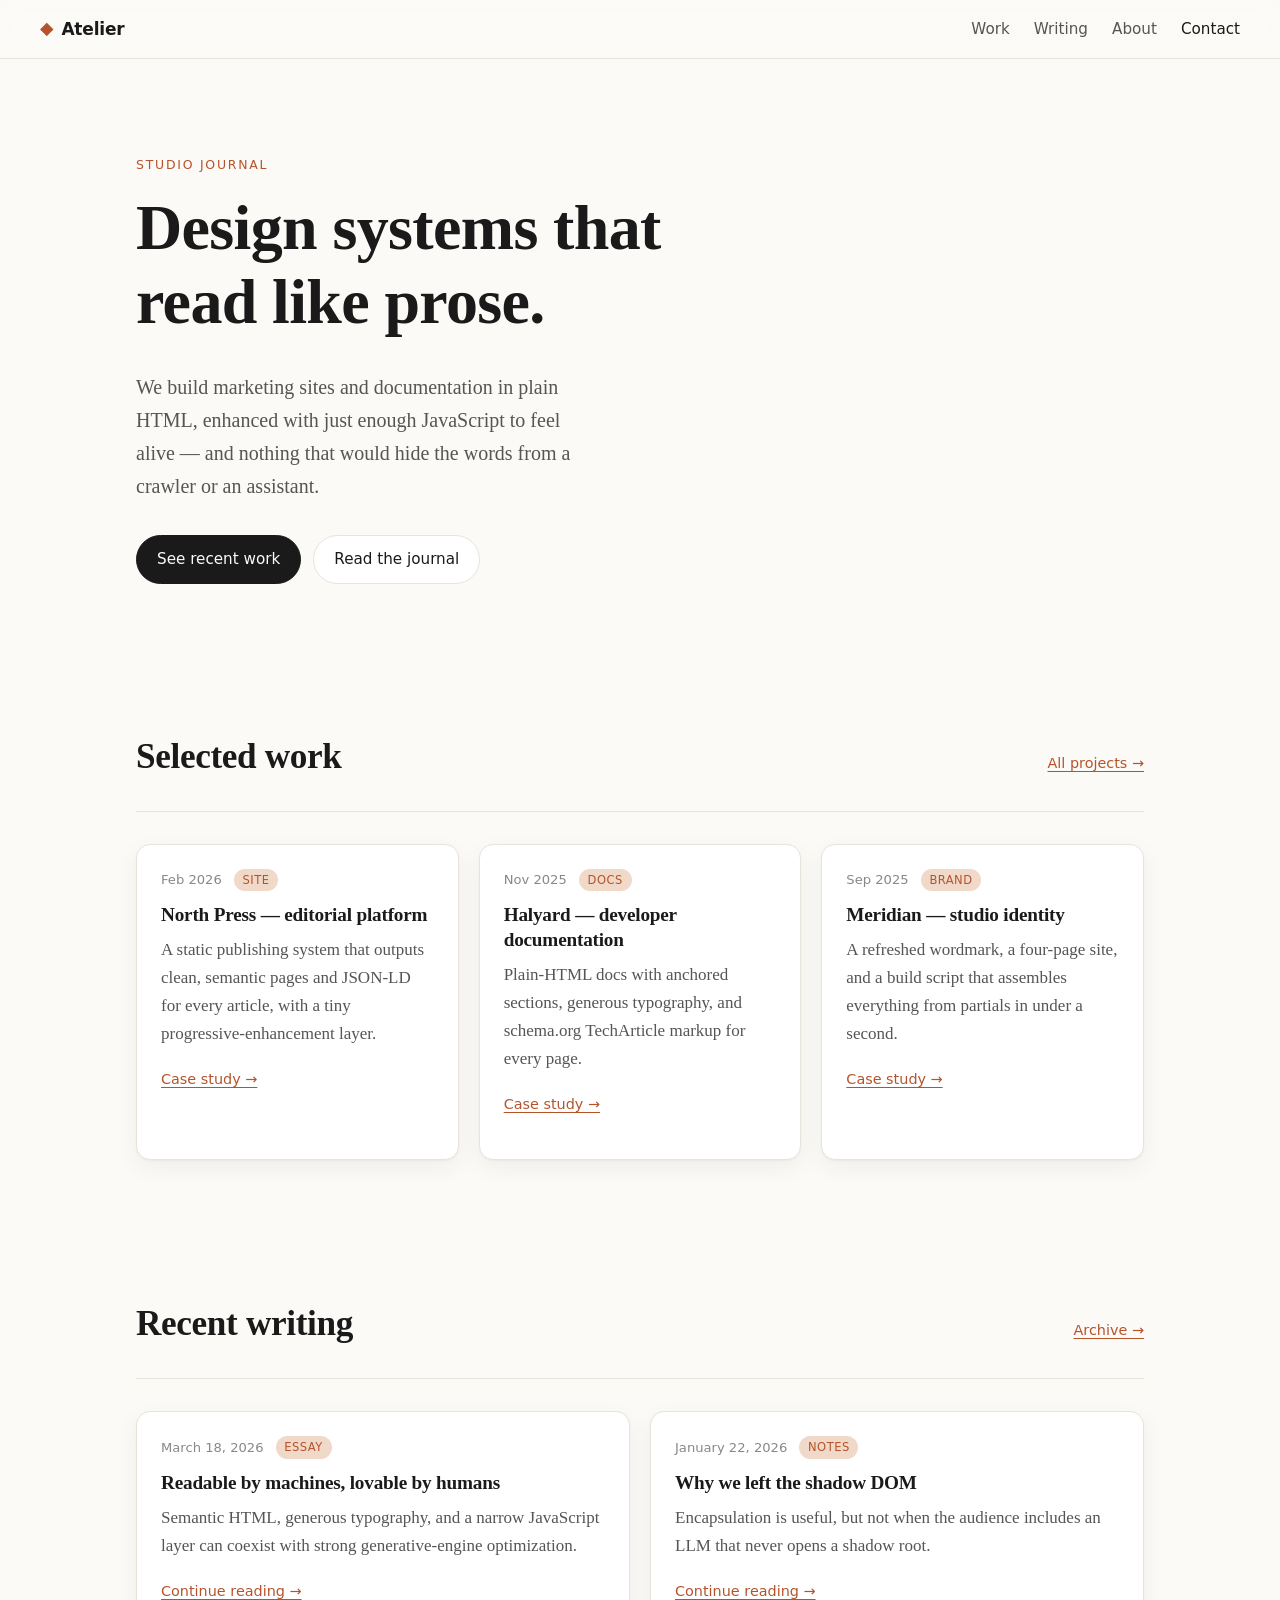
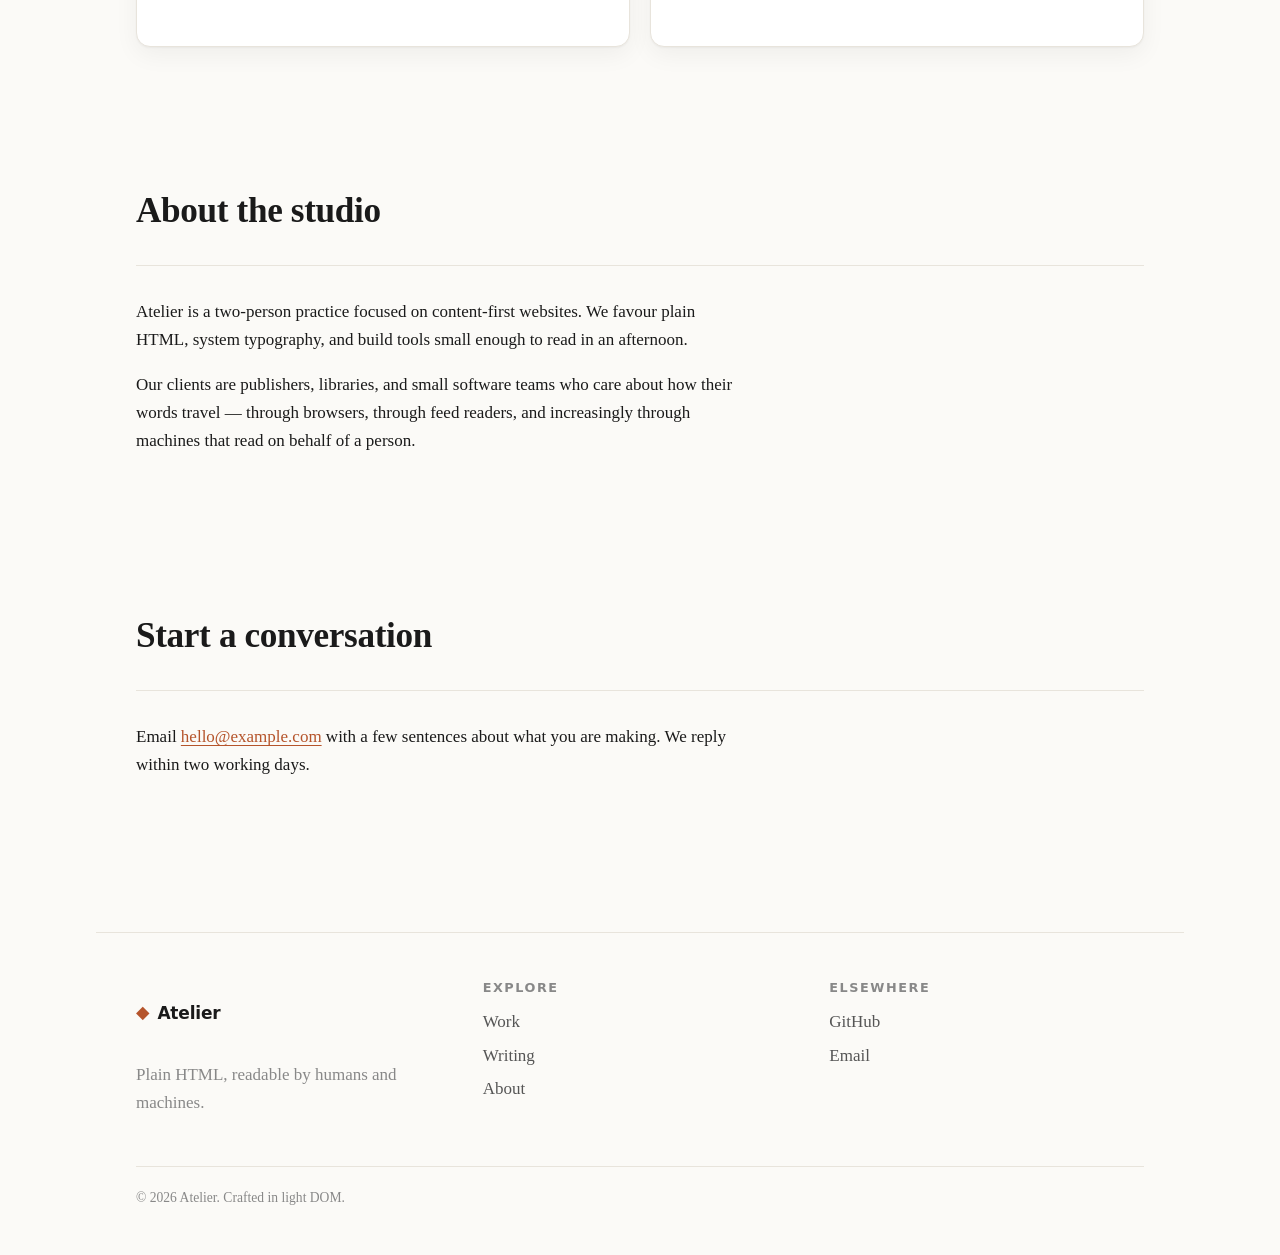
==== templating/index.html @ cdfb7e07 "Add templating/ demo for light-DOM fragment composition Scaffolds a GEO-friendly pattern: plain HTML" ====
<!doctype html>
<html lang="en">
<head>
  <meta charset="utf-8" />
  <meta name="viewport" content="width=device-width, initial-scale=1" />
  <title>Atelier — Plain HTML, built for humans and machines</title>
  <meta name="description" content="A small studio that builds marketing sites and documentation in semantic HTML, enhanced with just enough JavaScript." />
  <link rel="canonical" href="https://example.com/" />
  <link rel="stylesheet" href="./assets/styles.css" />

  <script type="application/ld+json">
  {
    "@context": "https://schema.org",
    "@type": "WebSite",
    "name": "Atelier",
    "url": "https://example.com/",
    "description": "A small studio that builds marketing sites and documentation in semantic HTML.",
    "publisher": {
      "@type": "Organization",
      "name": "Atelier",
      "url": "https://example.com/"
    }
  }
  </script>
</head>
<body>

  <!-- fragment: header.html (inlined at build time) -->
  <header class="site-header" data-fragment="header">
    <a class="brand" href="/">
      <span class="brand-mark" aria-hidden="true">◆</span>
      <span class="brand-name">Atelier</span>
    </a>

    <button
      class="nav-toggle"
      type="button"
      aria-expanded="false"
      aria-controls="site-nav"
      data-toggle="nav"
    >
      <span class="sr-only">Menu</span>
      <span class="nav-toggle-bar" aria-hidden="true"></span>
      <span class="nav-toggle-bar" aria-hidden="true"></span>
      <span class="nav-toggle-bar" aria-hidden="true"></span>
    </button>

    <nav id="site-nav" class="site-nav" aria-label="Primary">
      <ul>
        <li><a href="#work">Work</a></li>
        <li><a href="#writing">Writing</a></li>
        <li><a href="#about">About</a></li>
        <li><a href="#contact">Contact</a></li>
      </ul>
    </nav>
  </header>

  <main>

    <!-- fragment: hero.html -->
    <section class="hero" id="top" data-fragment="hero">
      <p class="eyebrow">Studio Journal</p>
      <h1>Design systems that read like prose.</h1>
      <p class="lede">
        We build marketing sites and documentation in plain HTML, enhanced with
        just enough JavaScript to feel alive &mdash; and nothing that would hide
        the words from a crawler or an assistant.
      </p>
      <p class="cta-row">
        <a class="button button-primary" href="#work">See recent work</a>
        <a class="button" href="#writing">Read the journal</a>
      </p>
    </section>

    <section class="section" id="work" aria-labelledby="work-title">
      <header class="section-head">
        <h2 id="work-title">Selected work</h2>
        <a href="/work.html">All projects &rarr;</a>
      </header>

      <div class="card-grid">
        <!-- fragment: card.html (variant: project) -->
        <article class="card">
          <p class="card-meta">
            <time datetime="2026-02">Feb 2026</time>
            <span class="card-tag">Site</span>
          </p>
          <h3 class="card-title">
            <a href="/work/north-press.html">North Press — editorial platform</a>
          </h3>
          <p class="card-excerpt">
            A static publishing system that outputs clean, semantic pages and
            JSON-LD for every article, with a tiny progressive-enhancement layer.
          </p>
          <p class="card-cta"><a href="/work/north-press.html">Case study &rarr;</a></p>
        </article>

        <article class="card">
          <p class="card-meta">
            <time datetime="2025-11">Nov 2025</time>
            <span class="card-tag">Docs</span>
          </p>
          <h3 class="card-title">
            <a href="/work/halyard.html">Halyard — developer documentation</a>
          </h3>
          <p class="card-excerpt">
            Plain-HTML docs with anchored sections, generous typography, and
            schema.org TechArticle markup for every page.
          </p>
          <p class="card-cta"><a href="/work/halyard.html">Case study &rarr;</a></p>
        </article>

        <article class="card">
          <p class="card-meta">
            <time datetime="2025-09">Sep 2025</time>
            <span class="card-tag">Brand</span>
          </p>
          <h3 class="card-title">
            <a href="/work/meridian.html">Meridian — studio identity</a>
          </h3>
          <p class="card-excerpt">
            A refreshed wordmark, a four-page site, and a build script that
            assembles everything from partials in under a second.
          </p>
          <p class="card-cta"><a href="/work/meridian.html">Case study &rarr;</a></p>
        </article>
      </div>
    </section>

    <section class="section" id="writing" aria-labelledby="writing-title">
      <header class="section-head">
        <h2 id="writing-title">Recent writing</h2>
        <a href="/writing/">Archive &rarr;</a>
      </header>

      <div class="card-grid">
        <!-- fragment: card.html (variant: essay) -->
        <article class="card">
          <p class="card-meta">
            <time datetime="2026-03-18">March 18, 2026</time>
            <span class="card-tag">Essay</span>
          </p>
          <h3 class="card-title">
            <a href="./article.html">Readable by machines, lovable by humans</a>
          </h3>
          <p class="card-excerpt">
            Semantic HTML, generous typography, and a narrow JavaScript layer
            can coexist with strong generative-engine optimization.
          </p>
          <p class="card-cta"><a href="./article.html">Continue reading &rarr;</a></p>
        </article>

        <article class="card">
          <p class="card-meta">
            <time datetime="2026-01-22">January 22, 2026</time>
            <span class="card-tag">Notes</span>
          </p>
          <h3 class="card-title">
            <a href="/writing/light-dom-fragments.html">Why we left the shadow DOM</a>
          </h3>
          <p class="card-excerpt">
            Encapsulation is useful, but not when the audience includes an LLM
            that never opens a shadow root.
          </p>
          <p class="card-cta"><a href="/writing/light-dom-fragments.html">Continue reading &rarr;</a></p>
        </article>
      </div>
    </section>

    <section class="section" id="about" aria-labelledby="about-title">
      <header class="section-head">
        <h2 id="about-title">About the studio</h2>
      </header>
      <div class="prose">
        <p>
          Atelier is a two-person practice focused on content-first websites.
          We favour plain HTML, system typography, and build tools small enough
          to read in an afternoon.
        </p>
        <p>
          Our clients are publishers, libraries, and small software teams who
          care about how their words travel &mdash; through browsers, through
          feed readers, and increasingly through machines that read on behalf
          of a person.
        </p>
      </div>
    </section>

    <section class="section" id="contact" aria-labelledby="contact-title">
      <header class="section-head">
        <h2 id="contact-title">Start a conversation</h2>
      </header>
      <div class="prose">
        <p>
          Email <a href="mailto:hello@example.com">hello@example.com</a> with a
          few sentences about what you are making. We reply within two working
          days.
        </p>
      </div>
    </section>

  </main>

  <!-- fragment: footer.html -->
  <footer class="site-footer" data-fragment="footer">
    <div class="footer-grid">
      <div>
        <p class="brand">
          <span class="brand-mark" aria-hidden="true">◆</span>
          <span class="brand-name">Atelier</span>
        </p>
        <p class="muted">Plain HTML, readable by humans and machines.</p>
      </div>
      <nav aria-label="Footer">
        <h2>Explore</h2>
        <ul>
          <li><a href="#work">Work</a></li>
          <li><a href="#writing">Writing</a></li>
          <li><a href="#about">About</a></li>
        </ul>
      </nav>
      <div>
        <h2>Elsewhere</h2>
        <ul>
          <li><a href="https://github.com/" rel="me">GitHub</a></li>
          <li><a href="mailto:hello@example.com">Email</a></li>
        </ul>
      </div>
    </div>
    <p class="copy muted">&copy; 2026 Atelier. Crafted in light DOM.</p>
  </footer>

  <script src="./assets/enhance.js" defer></script>
</body>
</html>
---- templating/assets/styles.css ----
:root {
  --bg: #fbfaf7;
  --surface: #ffffff;
  --ink: #1a1a1a;
  --ink-soft: #555;
  --ink-muted: #888;
  --accent: #b5542b;
  --accent-soft: #f1d9c9;
  --rule: #e8e4dc;
  --radius: 14px;
  --radius-sm: 8px;
  --max: 68rem;
  --gutter: clamp(1rem, 4vw, 2.5rem);
  --lede-size: clamp(1.05rem, 1.1vw + 0.9rem, 1.25rem);
  --h1-size: clamp(2.2rem, 4vw + 1rem, 4rem);
  --h2-size: clamp(1.5rem, 1.6vw + 1rem, 2.2rem);
  --font-body: ui-serif, "Iowan Old Style", "Charter", Georgia, Cambria, "Times New Roman", Times, serif;
  --font-ui: ui-sans-serif, system-ui, -apple-system, "Segoe UI", Roboto, Helvetica, Arial, sans-serif;
  --shadow: 0 1px 2px rgba(0, 0, 0, 0.04), 0 8px 24px rgba(0, 0, 0, 0.05);
}

@media (prefers-color-scheme: dark) {
  :root {
    --bg: #141311;
    --surface: #1c1b18;
    --ink: #f3efe6;
    --ink-soft: #c3bdb0;
    --ink-muted: #8a8578;
    --accent: #e88c5c;
    --accent-soft: #3a2718;
    --rule: #2a2824;
    --shadow: 0 1px 2px rgba(0, 0, 0, 0.4), 0 8px 24px rgba(0, 0, 0, 0.35);
  }
}

* {
  box-sizing: border-box;
}

html {
  scroll-behavior: smooth;
}

body {
  margin: 0;
  background: var(--bg);
  color: var(--ink);
  font-family: var(--font-body);
  font-size: 1.0625rem;
  line-height: 1.65;
  -webkit-font-smoothing: antialiased;
  text-rendering: optimizeLegibility;
}

img {
  max-width: 100%;
  display: block;
}

a {
  color: var(--accent);
  text-underline-offset: 3px;
  text-decoration-thickness: 1px;
}

a:hover {
  text-decoration-thickness: 2px;
}

h1, h2, h3 {
  font-family: var(--font-body);
  letter-spacing: -0.01em;
  line-height: 1.15;
  margin: 0 0 0.5em;
}

h1 { font-size: var(--h1-size); }
h2 { font-size: var(--h2-size); }
h3 { font-size: 1.25rem; line-height: 1.3; }

.sr-only {
  position: absolute;
  width: 1px;
  height: 1px;
  margin: -1px;
  padding: 0;
  border: 0;
  clip: rect(0 0 0 0);
  overflow: hidden;
}

.muted { color: var(--ink-muted); }
.eyebrow {
  font-family: var(--font-ui);
  text-transform: uppercase;
  letter-spacing: 0.14em;
  font-size: 0.78rem;
  color: var(--accent);
  margin: 0 0 1rem;
}

/* Layout ------------------------------------------------------------------ */

.container {
  max-width: var(--max);
  margin-inline: auto;
  padding-inline: var(--gutter);
}

section {
  scroll-margin-top: 5rem;
}

/* Header ------------------------------------------------------------------ */

.site-header {
  position: sticky;
  top: 0;
  z-index: 10;
  display: flex;
  align-items: center;
  justify-content: space-between;
  gap: 1rem;
  padding: 0.9rem var(--gutter);
  background: color-mix(in srgb, var(--bg) 82%, transparent);
  backdrop-filter: saturate(1.4) blur(12px);
  -webkit-backdrop-filter: saturate(1.4) blur(12px);
  border-bottom: 1px solid var(--rule);
}

.brand {
  display: inline-flex;
  align-items: center;
  gap: 0.5rem;
  font-family: var(--font-ui);
  font-weight: 600;
  color: var(--ink);
  text-decoration: none;
  letter-spacing: -0.01em;
}

.brand-mark {
  color: var(--accent);
  font-size: 1.1rem;
}

.site-nav ul {
  display: flex;
  gap: 1.5rem;
  list-style: none;
  margin: 0;
  padding: 0;
}

.site-nav a {
  font-family: var(--font-ui);
  font-size: 0.95rem;
  color: var(--ink-soft);
  text-decoration: none;
}

.site-nav a:hover,
.site-nav a[aria-current="page"] {
  color: var(--ink);
}

.nav-toggle {
  display: none;
  width: 40px;
  height: 40px;
  border: 0;
  background: transparent;
  cursor: pointer;
  padding: 0;
  position: relative;
}

.nav-toggle-bar {
  position: absolute;
  left: 10px;
  right: 10px;
  height: 2px;
  background: var(--ink);
  border-radius: 2px;
  transition: transform 0.2s ease, opacity 0.2s ease, top 0.2s ease;
}

.nav-toggle-bar:nth-child(1) { top: 14px; }
.nav-toggle-bar:nth-child(2) { top: 19px; }
.nav-toggle-bar:nth-child(3) { top: 24px; }

.nav-toggle[aria-expanded="true"] .nav-toggle-bar:nth-child(1) {
  top: 19px;
  transform: rotate(45deg);
}
.nav-toggle[aria-expanded="true"] .nav-toggle-bar:nth-child(2) {
  opacity: 0;
}
.nav-toggle[aria-expanded="true"] .nav-toggle-bar:nth-child(3) {
  top: 19px;
  transform: rotate(-45deg);
}

@media (max-width: 42rem) {
  .nav-toggle { display: block; }
  .site-nav {
    position: absolute;
    top: 100%;
    left: 0;
    right: 0;
    background: var(--surface);
    border-bottom: 1px solid var(--rule);
    max-height: 0;
    overflow: hidden;
    transition: max-height 0.25s ease;
  }
  .site-nav[data-open="true"] {
    max-height: 20rem;
  }
  .site-nav ul {
    flex-direction: column;
    gap: 0;
    padding: 0.5rem var(--gutter) 1rem;
  }
  .site-nav li {
    border-bottom: 1px solid var(--rule);
  }
  .site-nav li:last-child { border-bottom: 0; }
  .site-nav a {
    display: block;
    padding: 0.9rem 0;
    font-size: 1rem;
  }
}

/* Hero -------------------------------------------------------------------- */

.hero {
  padding: clamp(3rem, 8vw, 6rem) var(--gutter) clamp(2rem, 6vw, 4rem);
  max-width: var(--max);
  margin-inline: auto;
}

.hero h1 {
  max-width: 18ch;
}

.lede {
  max-width: 46ch;
  font-size: var(--lede-size);
  color: var(--ink-soft);
  margin-top: 1.25rem;
}

.cta-row {
  display: flex;
  flex-wrap: wrap;
  gap: 0.75rem;
  margin-top: 2rem;
}

.button {
  display: inline-block;
  padding: 0.7rem 1.25rem;
  border-radius: 999px;
  border: 1px solid var(--rule);
  background: var(--surface);
  color: var(--ink);
  font-family: var(--font-ui);
  font-size: 0.95rem;
  text-decoration: none;
  transition: transform 0.1s ease, background 0.2s ease;
}

.button:hover { transform: translateY(-1px); }

.button-primary {
  background: var(--ink);
  color: var(--bg);
  border-color: var(--ink);
}

/* Sections ---------------------------------------------------------------- */

.section {
  padding: clamp(2.5rem, 6vw, 4.5rem) var(--gutter);
  max-width: var(--max);
  margin-inline: auto;
}

.section-head {
  display: flex;
  align-items: baseline;
  justify-content: space-between;
  gap: 1rem;
  margin-bottom: 2rem;
  border-bottom: 1px solid var(--rule);
  padding-bottom: 1rem;
}

.section-head a {
  font-family: var(--font-ui);
  font-size: 0.9rem;
}

.prose {
  max-width: 38rem;
}

.prose p + p { margin-top: 1rem; }

/* Cards ------------------------------------------------------------------- */

.card-grid {
  display: grid;
  gap: 1.25rem;
  grid-template-columns: repeat(auto-fit, minmax(16rem, 1fr));
}

.card {
  background: var(--surface);
  border: 1px solid var(--rule);
  border-radius: var(--radius);
  padding: 1.5rem;
  box-shadow: var(--shadow);
  transition: transform 0.15s ease, border-color 0.2s ease;
}

.card:hover {
  transform: translateY(-2px);
  border-color: color-mix(in srgb, var(--accent) 40%, var(--rule));
}

.card-meta {
  display: flex;
  align-items: center;
  gap: 0.75rem;
  font-family: var(--font-ui);
  font-size: 0.82rem;
  color: var(--ink-muted);
  margin: 0 0 0.75rem;
}

.card-tag {
  background: var(--accent-soft);
  color: var(--accent);
  padding: 0.1rem 0.55rem;
  border-radius: 999px;
  font-size: 0.72rem;
  letter-spacing: 0.04em;
  text-transform: uppercase;
}

.card-title {
  margin: 0 0 0.5rem;
  font-size: 1.2rem;
}

.card-title a {
  color: var(--ink);
  text-decoration: none;
}

.card-title a:hover {
  color: var(--accent);
  text-decoration: underline;
}

.card-excerpt {
  color: var(--ink-soft);
  margin: 0 0 1rem;
}

.card-cta a {
  font-family: var(--font-ui);
  font-size: 0.9rem;
}

/* Footer ------------------------------------------------------------------ */

.site-footer {
  border-top: 1px solid var(--rule);
  margin-top: 4rem;
  padding: 3rem var(--gutter) 2rem;
  max-width: var(--max);
  margin-inline: auto;
}

.footer-grid {
  display: grid;
  gap: 2rem;
  grid-template-columns: repeat(auto-fit, minmax(14rem, 1fr));
  margin-bottom: 2rem;
}

.site-footer h2 {
  font-family: var(--font-ui);
  font-size: 0.8rem;
  text-transform: uppercase;
  letter-spacing: 0.12em;
  color: var(--ink-muted);
  margin: 0 0 0.75rem;
}

.site-footer ul {
  list-style: none;
  margin: 0;
  padding: 0;
  display: grid;
  gap: 0.35rem;
}

.site-footer a {
  color: var(--ink-soft);
  text-decoration: none;
}

.site-footer a:hover {
  color: var(--ink);
  text-decoration: underline;
}

.copy {
  border-top: 1px solid var(--rule);
  padding-top: 1.25rem;
  font-size: 0.85rem;
}

/* Article ----------------------------------------------------------------- */

.article {
  padding: clamp(2rem, 6vw, 4rem) var(--gutter);
  max-width: 44rem;
  margin-inline: auto;
}

.article header { margin-bottom: 2rem; }

.article h1 { margin-bottom: 0.75rem; }

.article .meta {
  font-family: var(--font-ui);
  color: var(--ink-muted);
  font-size: 0.9rem;
}

.article p, .article ul, .article ol {
  font-size: 1.1rem;
  line-height: 1.75;
}

.article h2 {
  margin-top: 2.5rem;
  font-size: 1.6rem;
}

.article blockquote {
  margin: 2rem 0;
  padding: 0.25rem 0 0.25rem 1.25rem;
  border-left: 3px solid var(--accent);
  color: var(--ink-soft);
  font-style: italic;
}

/* Preview harness --------------------------------------------------------- */

.preview-shell {
  padding: 2rem var(--gutter);
  max-width: var(--max);
  margin-inline: auto;
}

.preview-shell h1 {
  font-family: var(--font-ui);
  font-size: 1.4rem;
}

.preview-block {
  margin: 2rem 0;
  border: 1px dashed var(--rule);
  border-radius: var(--radius);
  padding: 1rem;
  background: var(--surface);
}

.preview-block > header {
  font-family: var(--font-ui);
  font-size: 0.8rem;
  color: var(--ink-muted);
  text-transform: uppercase;
  letter-spacing: 0.12em;
  margin-bottom: 0.75rem;
}
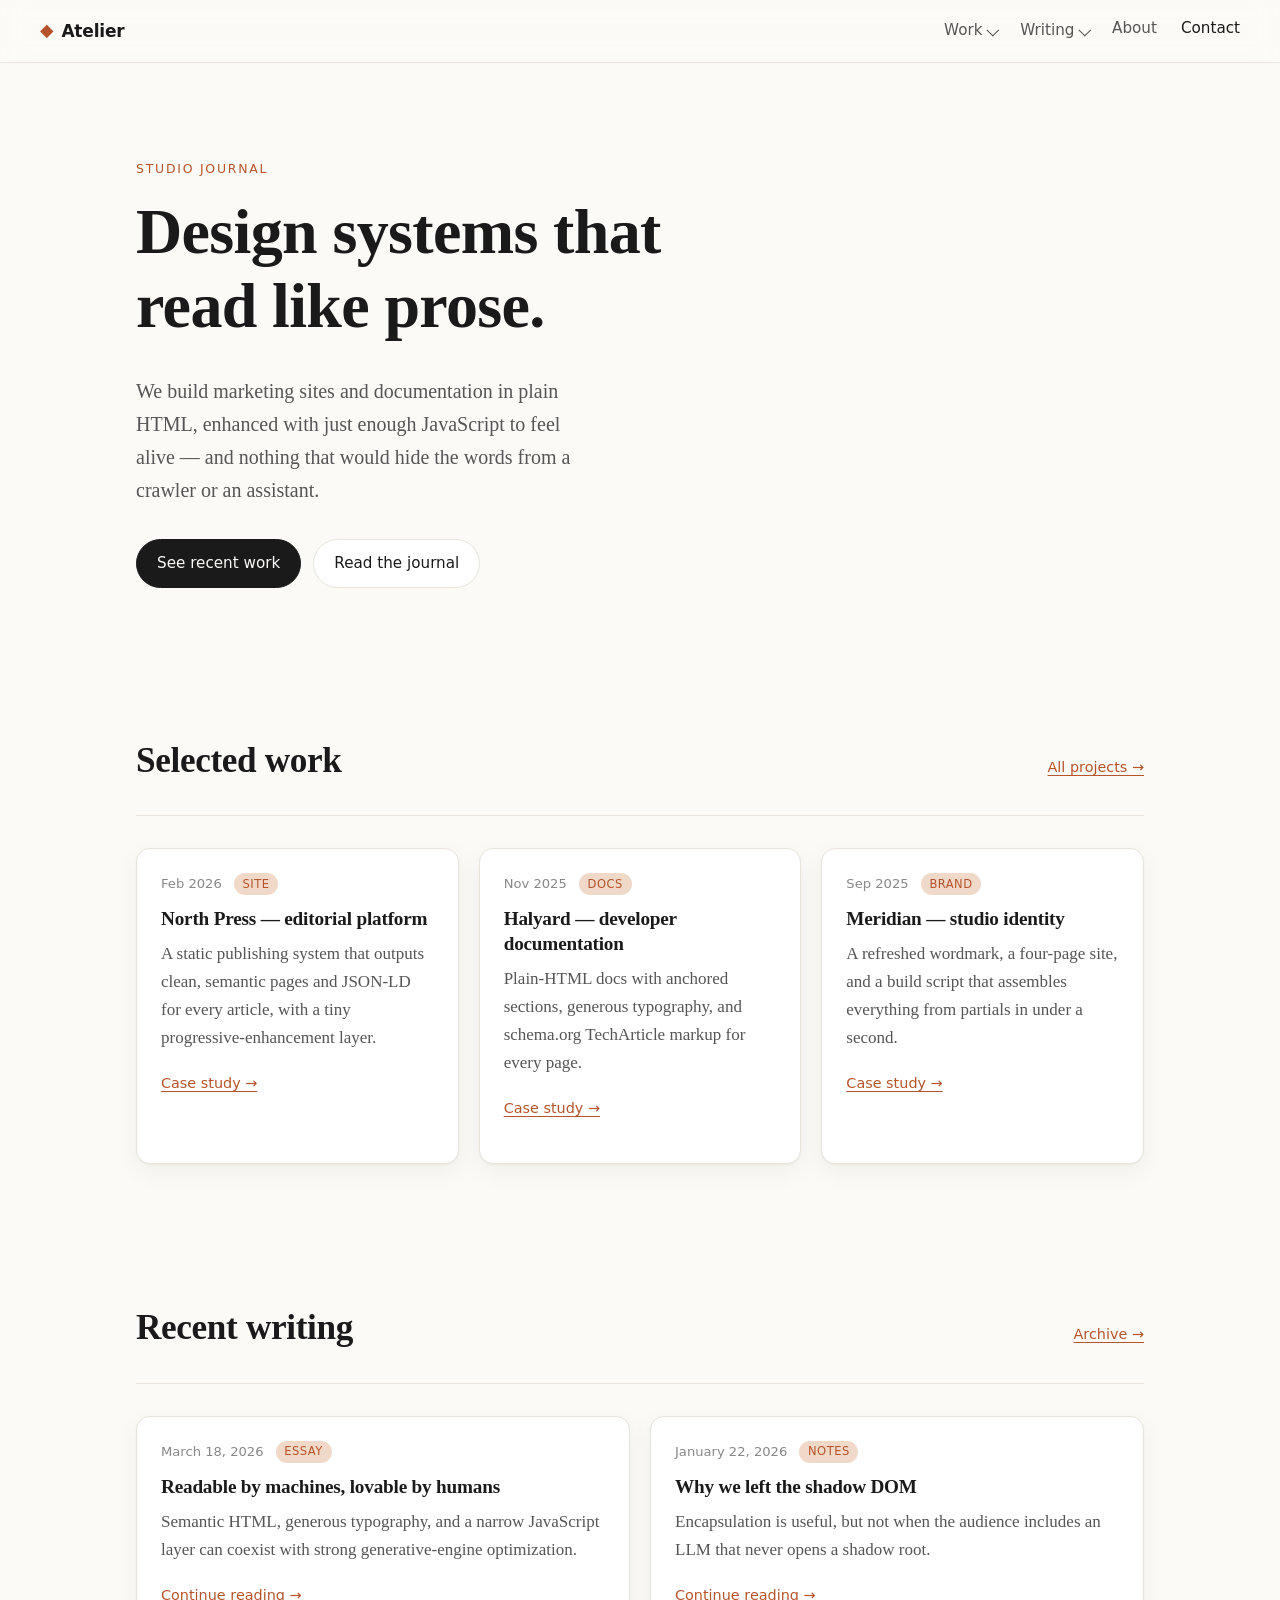
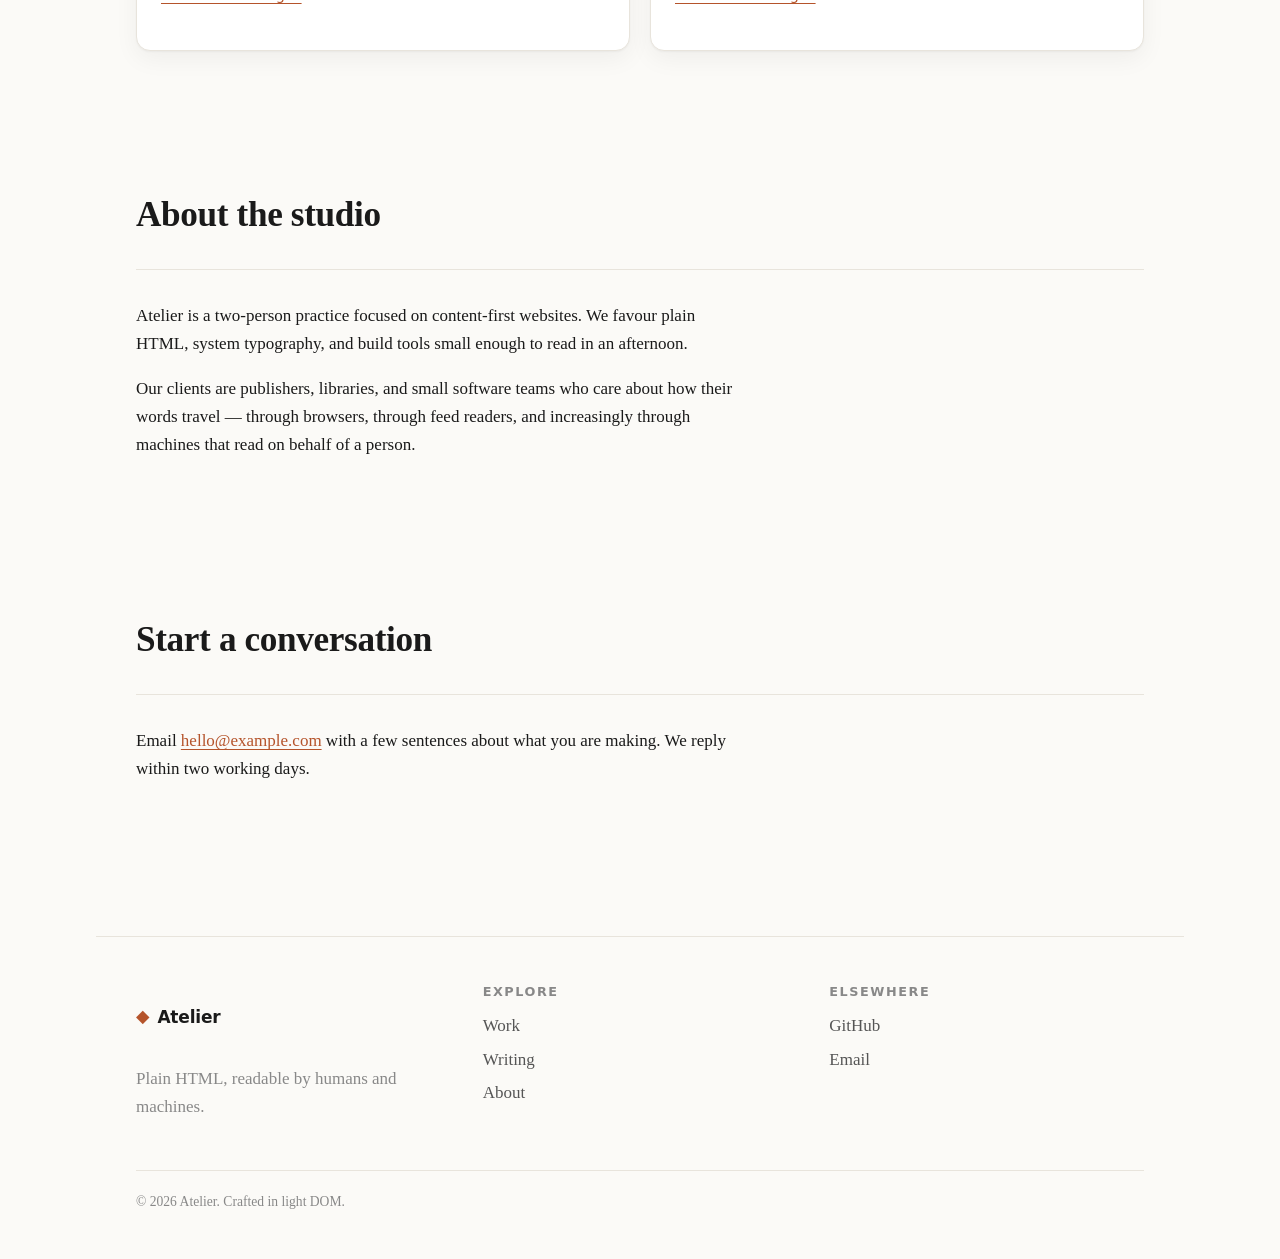
==== commit 97d6c849: "Add header-mega fragment with dropdowns for Work and Writing Second header variant using native <det" ====
--- a/templating/index.html
+++ b/templating/index.html
@@ -25,8 +25,8 @@
 </head>
 <body>
 
-  <!-- fragment: header.html (inlined at build time) -->
-  <header class="site-header" data-fragment="header">
+  <!-- fragment: header-mega.html (inlined at build time) -->
+  <header class="site-header site-header-mega" data-fragment="header-mega">
     <a class="brand" href="/">
       <span class="brand-mark" aria-hidden="true">◆</span>
       <span class="brand-name">Atelier</span>
@@ -47,8 +47,100 @@
 
     <nav id="site-nav" class="site-nav" aria-label="Primary">
       <ul>
-        <li><a href="#work">Work</a></li>
-        <li><a href="#writing">Writing</a></li>
+        <li class="nav-group">
+          <details class="dropdown" data-dropdown>
+            <summary>
+              Work
+              <span class="dropdown-chevron" aria-hidden="true"></span>
+            </summary>
+            <div class="dropdown-panel" role="group" aria-label="Recent work">
+              <p class="dropdown-label">Recent projects</p>
+              <ul class="dropdown-list">
+                <li>
+                  <a href="/work/north-press.html">
+                    <span class="dropdown-title">North Press</span>
+                    <span class="dropdown-desc">Editorial platform</span>
+                  </a>
+                </li>
+                <li>
+                  <a href="/work/halyard.html">
+                    <span class="dropdown-title">Halyard</span>
+                    <span class="dropdown-desc">Developer documentation</span>
+                  </a>
+                </li>
+                <li>
+                  <a href="/work/meridian.html">
+                    <span class="dropdown-title">Meridian</span>
+                    <span class="dropdown-desc">Studio identity</span>
+                  </a>
+                </li>
+                <li>
+                  <a href="/work/axon.html">
+                    <span class="dropdown-title">Axon</span>
+                    <span class="dropdown-desc">Search interface</span>
+                  </a>
+                </li>
+                <li>
+                  <a href="/work/ember.html">
+                    <span class="dropdown-title">Ember</span>
+                    <span class="dropdown-desc">Reader application</span>
+                  </a>
+                </li>
+              </ul>
+              <p class="dropdown-footer">
+                <a href="#work">All projects &rarr;</a>
+              </p>
+            </div>
+          </details>
+        </li>
+
+        <li class="nav-group">
+          <details class="dropdown" data-dropdown>
+            <summary>
+              Writing
+              <span class="dropdown-chevron" aria-hidden="true"></span>
+            </summary>
+            <div class="dropdown-panel" role="group" aria-label="Recent writing">
+              <p class="dropdown-label">Latest essays</p>
+              <ul class="dropdown-list">
+                <li>
+                  <a href="./article.html">
+                    <span class="dropdown-title">Readable by machines, lovable by humans</span>
+                    <span class="dropdown-desc">March 2026 &middot; Essay</span>
+                  </a>
+                </li>
+                <li>
+                  <a href="/writing/light-dom-fragments.html">
+                    <span class="dropdown-title">Why we left the shadow DOM</span>
+                    <span class="dropdown-desc">January 2026 &middot; Notes</span>
+                  </a>
+                </li>
+                <li>
+                  <a href="/writing/build-step-in-an-afternoon.html">
+                    <span class="dropdown-title">A build step you can read in an afternoon</span>
+                    <span class="dropdown-desc">November 2025 &middot; Essay</span>
+                  </a>
+                </li>
+                <li>
+                  <a href="/writing/anchors-not-routers.html">
+                    <span class="dropdown-title">Anchors, not routers</span>
+                    <span class="dropdown-desc">September 2025 &middot; Notes</span>
+                  </a>
+                </li>
+                <li>
+                  <a href="/writing/schema-first-drafts.html">
+                    <span class="dropdown-title">Writing the schema before the prose</span>
+                    <span class="dropdown-desc">July 2025 &middot; Essay</span>
+                  </a>
+                </li>
+              </ul>
+              <p class="dropdown-footer">
+                <a href="#writing">Full archive &rarr;</a>
+              </p>
+            </div>
+          </details>
+        </li>
+
         <li><a href="#about">About</a></li>
         <li><a href="#contact">Contact</a></li>
       </ul>
--- a/templating/assets/styles.css
+++ b/templating/assets/styles.css
@@ -233,6 +233,146 @@
   }
 }
 
+/* Dropdown nav (mega header) --------------------------------------------- */
+
+.nav-group { position: relative; }
+
+.dropdown { display: contents; }
+
+.dropdown > summary {
+  list-style: none;
+  cursor: pointer;
+  display: inline-flex;
+  align-items: center;
+  gap: 0.3rem;
+  font-family: var(--font-ui);
+  font-size: 0.95rem;
+  color: var(--ink-soft);
+  padding: 0.25rem 0;
+  user-select: none;
+}
+
+.dropdown > summary::-webkit-details-marker { display: none; }
+.dropdown > summary::marker { content: ""; }
+
+.dropdown > summary:hover { color: var(--ink); }
+
+.dropdown-chevron {
+  width: 0.55rem;
+  height: 0.55rem;
+  border-right: 1.5px solid currentColor;
+  border-bottom: 1.5px solid currentColor;
+  transform: rotate(45deg) translateY(-2px);
+  transition: transform 0.2s ease;
+}
+
+.dropdown[open] > summary {
+  color: var(--ink);
+}
+
+.dropdown[open] .dropdown-chevron {
+  transform: rotate(-135deg) translateY(-2px);
+}
+
+.dropdown-panel {
+  position: absolute;
+  top: calc(100% + 0.65rem);
+  left: -1rem;
+  min-width: 20rem;
+  background: var(--surface);
+  border: 1px solid var(--rule);
+  border-radius: var(--radius);
+  box-shadow: var(--shadow);
+  padding: 1rem;
+  z-index: 20;
+  animation: dropdown-in 0.16s ease-out;
+}
+
+@keyframes dropdown-in {
+  from { opacity: 0; transform: translateY(-4px); }
+  to   { opacity: 1; transform: translateY(0); }
+}
+
+.dropdown-label {
+  font-family: var(--font-ui);
+  text-transform: uppercase;
+  letter-spacing: 0.12em;
+  font-size: 0.72rem;
+  color: var(--ink-muted);
+  margin: 0 0.5rem 0.5rem;
+}
+
+.dropdown-list {
+  list-style: none;
+  margin: 0;
+  padding: 0;
+  display: grid;
+  gap: 0.15rem;
+}
+
+.dropdown-list a {
+  display: grid;
+  gap: 0.15rem;
+  padding: 0.55rem 0.65rem;
+  border-radius: var(--radius-sm);
+  text-decoration: none;
+  color: var(--ink);
+  font-family: var(--font-ui);
+}
+
+.dropdown-list a:hover,
+.dropdown-list a:focus-visible {
+  background: var(--accent-soft);
+  outline: none;
+}
+
+.dropdown-title {
+  font-size: 0.95rem;
+  line-height: 1.3;
+}
+
+.dropdown-desc {
+  font-size: 0.8rem;
+  color: var(--ink-muted);
+}
+
+.dropdown-list a:hover .dropdown-desc,
+.dropdown-list a:focus-visible .dropdown-desc {
+  color: var(--ink-soft);
+}
+
+.dropdown-footer {
+  margin: 0.75rem 0.5rem 0;
+  padding-top: 0.75rem;
+  border-top: 1px solid var(--rule);
+  font-family: var(--font-ui);
+  font-size: 0.85rem;
+}
+
+.dropdown-footer a { text-decoration: none; }
+.dropdown-footer a:hover { text-decoration: underline; }
+
+@media (max-width: 42rem) {
+  .dropdown { display: block; }
+  .dropdown > summary {
+    justify-content: space-between;
+    width: 100%;
+    padding: 0.9rem 0;
+    font-size: 1rem;
+  }
+  .dropdown-panel {
+    position: static;
+    min-width: 0;
+    box-shadow: none;
+    border: 0;
+    padding: 0 0 0.75rem 1rem;
+    animation: none;
+  }
+  .dropdown-list a { padding: 0.55rem 0; }
+  .dropdown-label { margin-left: 0; }
+  .dropdown-footer { margin-left: 0; }
+}
+
 /* Hero -------------------------------------------------------------------- */
 
 .hero {
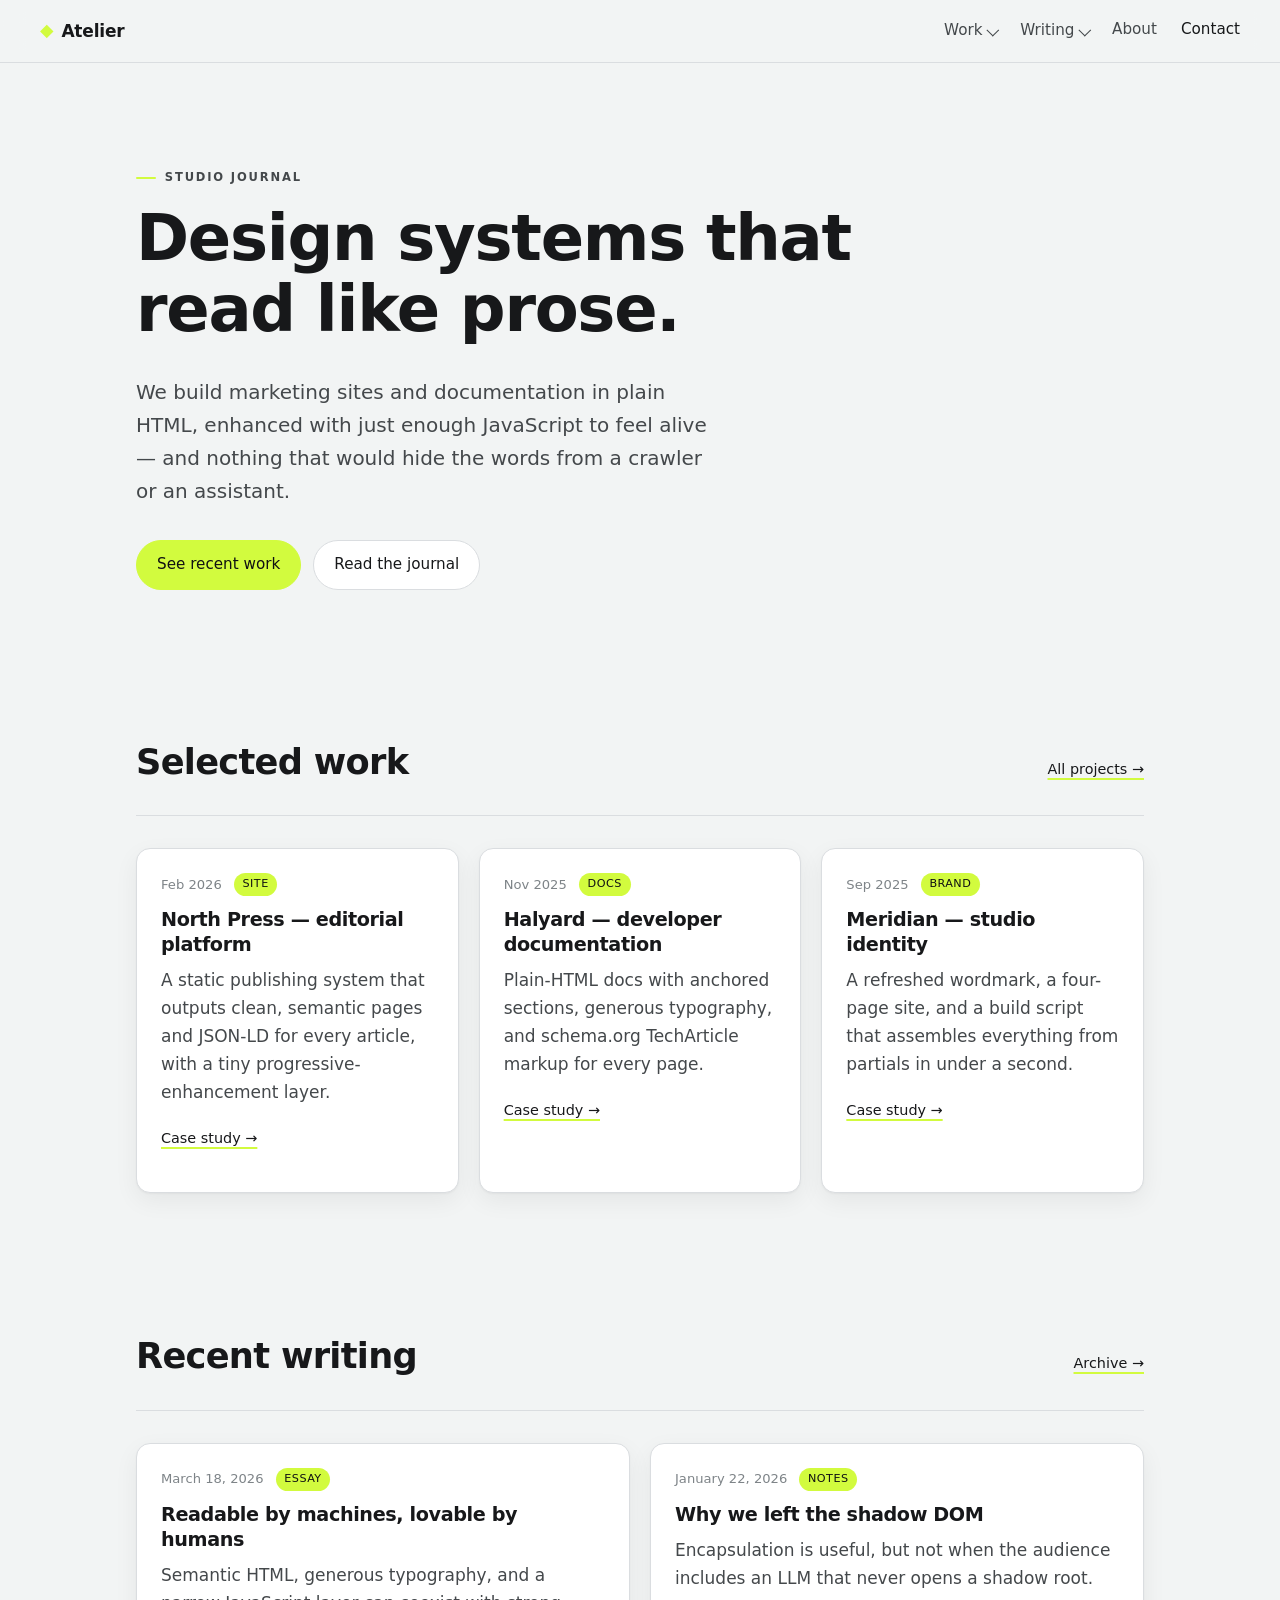
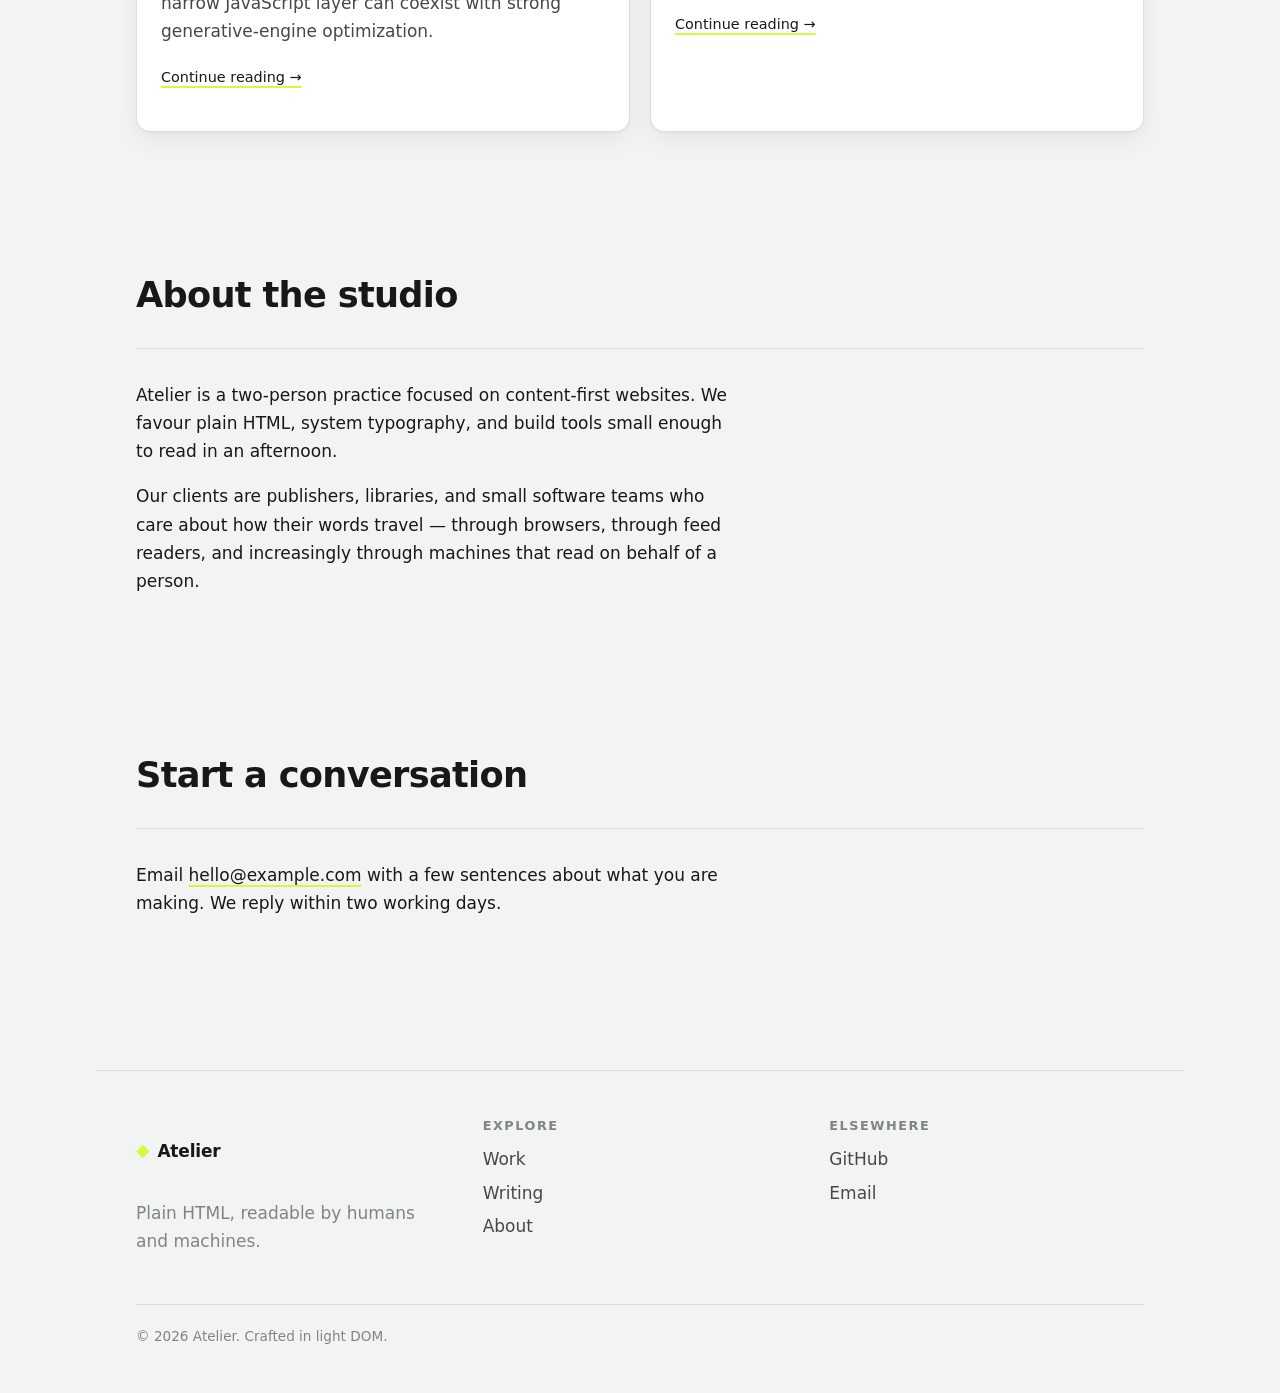
==== commit 48416c49: "Adopt frozen-white + aluminum + fluo-lime palette and Inter font Swap the warm serif theme for a coo" ====
--- a/templating/index.html
+++ b/templating/index.html
@@ -6,6 +6,8 @@
   <title>Atelier — Plain HTML, built for humans and machines</title>
   <meta name="description" content="A small studio that builds marketing sites and documentation in semantic HTML, enhanced with just enough JavaScript." />
   <link rel="canonical" href="https://example.com/" />
+  <link rel="preconnect" href="https://rsms.me" crossorigin>
+  <link rel="stylesheet" href="https://rsms.me/inter/inter.css">
   <link rel="stylesheet" href="./assets/styles.css" />
 
   <script type="application/ld+json">
@@ -54,42 +56,15 @@
               <span class="dropdown-chevron" aria-hidden="true"></span>
             </summary>
             <div class="dropdown-panel" role="group" aria-label="Recent work">
-              <p class="dropdown-label">Recent projects</p>
               <ul class="dropdown-list">
-                <li>
-                  <a href="/work/north-press.html">
-                    <span class="dropdown-title">North Press</span>
-                    <span class="dropdown-desc">Editorial platform</span>
-                  </a>
-                </li>
-                <li>
-                  <a href="/work/halyard.html">
-                    <span class="dropdown-title">Halyard</span>
-                    <span class="dropdown-desc">Developer documentation</span>
-                  </a>
-                </li>
-                <li>
-                  <a href="/work/meridian.html">
-                    <span class="dropdown-title">Meridian</span>
-                    <span class="dropdown-desc">Studio identity</span>
-                  </a>
-                </li>
-                <li>
-                  <a href="/work/axon.html">
-                    <span class="dropdown-title">Axon</span>
-                    <span class="dropdown-desc">Search interface</span>
-                  </a>
-                </li>
-                <li>
-                  <a href="/work/ember.html">
-                    <span class="dropdown-title">Ember</span>
-                    <span class="dropdown-desc">Reader application</span>
-                  </a>
-                </li>
+                <li><a href="/work/north-press.html">North Press</a></li>
+                <li><a href="/work/halyard.html">Halyard</a></li>
+                <li><a href="/work/meridian.html">Meridian</a></li>
+                <li><a href="/work/axon.html">Axon</a></li>
+                <li><a href="/work/ember.html">Ember</a></li>
+                <li role="separator" class="dropdown-sep"></li>
+                <li><a href="#work" class="dropdown-all">All projects &rarr;</a></li>
               </ul>
-              <p class="dropdown-footer">
-                <a href="#work">All projects &rarr;</a>
-              </p>
             </div>
           </details>
         </li>
@@ -101,42 +76,15 @@
               <span class="dropdown-chevron" aria-hidden="true"></span>
             </summary>
             <div class="dropdown-panel" role="group" aria-label="Recent writing">
-              <p class="dropdown-label">Latest essays</p>
               <ul class="dropdown-list">
-                <li>
-                  <a href="./article.html">
-                    <span class="dropdown-title">Readable by machines, lovable by humans</span>
-                    <span class="dropdown-desc">March 2026 &middot; Essay</span>
-                  </a>
-                </li>
-                <li>
-                  <a href="/writing/light-dom-fragments.html">
-                    <span class="dropdown-title">Why we left the shadow DOM</span>
-                    <span class="dropdown-desc">January 2026 &middot; Notes</span>
-                  </a>
-                </li>
-                <li>
-                  <a href="/writing/build-step-in-an-afternoon.html">
-                    <span class="dropdown-title">A build step you can read in an afternoon</span>
-                    <span class="dropdown-desc">November 2025 &middot; Essay</span>
-                  </a>
-                </li>
-                <li>
-                  <a href="/writing/anchors-not-routers.html">
-                    <span class="dropdown-title">Anchors, not routers</span>
-                    <span class="dropdown-desc">September 2025 &middot; Notes</span>
-                  </a>
-                </li>
-                <li>
-                  <a href="/writing/schema-first-drafts.html">
-                    <span class="dropdown-title">Writing the schema before the prose</span>
-                    <span class="dropdown-desc">July 2025 &middot; Essay</span>
-                  </a>
-                </li>
+                <li><a href="./article.html">Readable by machines, lovable by humans</a></li>
+                <li><a href="/writing/light-dom-fragments.html">Why we left the shadow DOM</a></li>
+                <li><a href="/writing/build-step-in-an-afternoon.html">A build step you can read in an afternoon</a></li>
+                <li><a href="/writing/anchors-not-routers.html">Anchors, not routers</a></li>
+                <li><a href="/writing/schema-first-drafts.html">Writing the schema before the prose</a></li>
+                <li role="separator" class="dropdown-sep"></li>
+                <li><a href="#writing" class="dropdown-all">Full archive &rarr;</a></li>
               </ul>
-              <p class="dropdown-footer">
-                <a href="#writing">Full archive &rarr;</a>
-              </p>
             </div>
           </details>
         </li>
--- a/templating/assets/styles.css
+++ b/templating/assets/styles.css
@@ -1,12 +1,13 @@
 :root {
-  --bg: #fbfaf7;
+  --bg: #f2f4f4;
   --surface: #ffffff;
-  --ink: #1a1a1a;
-  --ink-soft: #555;
-  --ink-muted: #888;
-  --accent: #b5542b;
-  --accent-soft: #f1d9c9;
-  --rule: #e8e4dc;
+  --ink: #17181a;
+  --ink-soft: #44484b;
+  --ink-muted: #7e8488;
+  --accent: #d2fb3e;
+  --accent-ink: #101112;
+  --accent-soft: #eaffb4;
+  --rule: #dadde0;
   --radius: 14px;
   --radius-sm: 8px;
   --max: 68rem;
@@ -14,22 +15,23 @@
   --lede-size: clamp(1.05rem, 1.1vw + 0.9rem, 1.25rem);
   --h1-size: clamp(2.2rem, 4vw + 1rem, 4rem);
   --h2-size: clamp(1.5rem, 1.6vw + 1rem, 2.2rem);
-  --font-body: ui-serif, "Iowan Old Style", "Charter", Georgia, Cambria, "Times New Roman", Times, serif;
-  --font-ui: ui-sans-serif, system-ui, -apple-system, "Segoe UI", Roboto, Helvetica, Arial, sans-serif;
-  --shadow: 0 1px 2px rgba(0, 0, 0, 0.04), 0 8px 24px rgba(0, 0, 0, 0.05);
+  --font-body: "InterVariable", "Inter", ui-sans-serif, system-ui, -apple-system, "Segoe UI", Roboto, "Helvetica Neue", Arial, "Noto Sans", sans-serif;
+  --font-ui: var(--font-body);
+  --shadow: 0 1px 2px rgba(20, 22, 25, 0.04), 0 8px 24px rgba(20, 22, 25, 0.06);
 }
 
 @media (prefers-color-scheme: dark) {
   :root {
-    --bg: #141311;
-    --surface: #1c1b18;
-    --ink: #f3efe6;
-    --ink-soft: #c3bdb0;
-    --ink-muted: #8a8578;
-    --accent: #e88c5c;
-    --accent-soft: #3a2718;
-    --rule: #2a2824;
-    --shadow: 0 1px 2px rgba(0, 0, 0, 0.4), 0 8px 24px rgba(0, 0, 0, 0.35);
+    --bg: #0f1012;
+    --surface: #17191c;
+    --ink: #f1f3f4;
+    --ink-soft: #c1c5c8;
+    --ink-muted: #858a8e;
+    --accent: #d4fd3e;
+    --accent-ink: #101112;
+    --accent-soft: #3e4a17;
+    --rule: #272a2e;
+    --shadow: 0 1px 2px rgba(0, 0, 0, 0.45), 0 8px 24px rgba(0, 0, 0, 0.4);
   }
 }
 
@@ -58,19 +60,27 @@
 }
 
 a {
-  color: var(--accent);
-  text-underline-offset: 3px;
-  text-decoration-thickness: 1px;
+  color: var(--ink);
+  text-decoration-color: var(--accent);
+  text-decoration-thickness: 2px;
+  text-underline-offset: 4px;
 }
 
 a:hover {
-  text-decoration-thickness: 2px;
+  text-decoration-thickness: 3px;
+}
+
+:focus-visible {
+  outline: 2px solid var(--accent);
+  outline-offset: 3px;
+  border-radius: 2px;
 }
 
 h1, h2, h3 {
   font-family: var(--font-body);
-  letter-spacing: -0.01em;
-  line-height: 1.15;
+  font-weight: 600;
+  letter-spacing: -0.02em;
+  line-height: 1.1;
   margin: 0 0 0.5em;
 }
 
@@ -93,10 +103,22 @@
 .eyebrow {
   font-family: var(--font-ui);
   text-transform: uppercase;
-  letter-spacing: 0.14em;
-  font-size: 0.78rem;
-  color: var(--accent);
+  letter-spacing: 0.16em;
+  font-size: 0.72rem;
+  font-weight: 600;
+  color: var(--ink-soft);
   margin: 0 0 1rem;
+  display: inline-flex;
+  align-items: center;
+  gap: 0.55rem;
+}
+
+.eyebrow::before {
+  content: "";
+  width: 1.25rem;
+  height: 2px;
+  background: var(--accent);
+  border-radius: 2px;
 }
 
 /* Layout ------------------------------------------------------------------ */
@@ -144,7 +166,7 @@
   font-size: 1.1rem;
 }
 
-.site-nav ul {
+.site-nav > ul {
   display: flex;
   gap: 1.5rem;
   list-style: none;
@@ -217,16 +239,16 @@
   .site-nav[data-open="true"] {
     max-height: 20rem;
   }
-  .site-nav ul {
+  .site-nav > ul {
     flex-direction: column;
     gap: 0;
     padding: 0.5rem var(--gutter) 1rem;
   }
-  .site-nav li {
+  .site-nav > ul > li {
     border-bottom: 1px solid var(--rule);
   }
-  .site-nav li:last-child { border-bottom: 0; }
-  .site-nav a {
+  .site-nav > ul > li:last-child { border-bottom: 0; }
+  .site-nav > ul > li > a {
     display: block;
     padding: 0.9rem 0;
     font-size: 1rem;
@@ -276,81 +298,64 @@
 
 .dropdown-panel {
   position: absolute;
-  top: calc(100% + 0.65rem);
-  left: -1rem;
-  min-width: 20rem;
+  top: calc(100% + 0.45rem);
+  left: 0;
+  width: 16rem;
+  max-width: calc(100vw - 2rem);
   background: var(--surface);
   border: 1px solid var(--rule);
-  border-radius: var(--radius);
+  border-radius: var(--radius-sm);
   box-shadow: var(--shadow);
-  padding: 1rem;
+  padding: 0.35rem;
   z-index: 20;
-  animation: dropdown-in 0.16s ease-out;
+  animation: dropdown-in 0.12s ease-out;
 }
 
 @keyframes dropdown-in {
-  from { opacity: 0; transform: translateY(-4px); }
+  from { opacity: 0; transform: translateY(-3px); }
   to   { opacity: 1; transform: translateY(0); }
-}
-
-.dropdown-label {
-  font-family: var(--font-ui);
-  text-transform: uppercase;
-  letter-spacing: 0.12em;
-  font-size: 0.72rem;
-  color: var(--ink-muted);
-  margin: 0 0.5rem 0.5rem;
 }
 
 .dropdown-list {
   list-style: none;
   margin: 0;
   padding: 0;
-  display: grid;
-  gap: 0.15rem;
 }
 
 .dropdown-list a {
-  display: grid;
-  gap: 0.15rem;
-  padding: 0.55rem 0.65rem;
-  border-radius: var(--radius-sm);
+  display: block;
+  padding: 0.55rem 0.7rem;
+  border-radius: calc(var(--radius-sm) - 2px);
   text-decoration: none;
   color: var(--ink);
   font-family: var(--font-ui);
+  font-size: 0.9rem;
+  line-height: 1.4;
 }
 
 .dropdown-list a:hover,
 .dropdown-list a:focus-visible {
   background: var(--accent-soft);
+  color: var(--ink);
   outline: none;
 }
 
-.dropdown-title {
-  font-size: 0.95rem;
-  line-height: 1.3;
-}
-
-.dropdown-desc {
-  font-size: 0.8rem;
+.dropdown-list a[aria-current="page"] {
+  color: var(--accent);
+  font-weight: 500;
+}
+
+.dropdown-sep {
+  height: 1px;
+  margin: 0.3rem 0.5rem;
+  background: var(--rule);
+  list-style: none;
+}
+
+.dropdown-list a.dropdown-all {
   color: var(--ink-muted);
-}
-
-.dropdown-list a:hover .dropdown-desc,
-.dropdown-list a:focus-visible .dropdown-desc {
-  color: var(--ink-soft);
-}
-
-.dropdown-footer {
-  margin: 0.75rem 0.5rem 0;
-  padding-top: 0.75rem;
-  border-top: 1px solid var(--rule);
-  font-family: var(--font-ui);
-  font-size: 0.85rem;
-}
-
-.dropdown-footer a { text-decoration: none; }
-.dropdown-footer a:hover { text-decoration: underline; }
+  font-size: 0.82rem;
+}
 
 @media (max-width: 42rem) {
   .dropdown { display: block; }
@@ -363,14 +368,17 @@
   .dropdown-panel {
     position: static;
     min-width: 0;
+    max-width: none;
     box-shadow: none;
     border: 0;
-    padding: 0 0 0.75rem 1rem;
+    padding: 0 0 0.5rem 1rem;
     animation: none;
   }
-  .dropdown-list a { padding: 0.55rem 0; }
-  .dropdown-label { margin-left: 0; }
-  .dropdown-footer { margin-left: 0; }
+  .dropdown-list a {
+    padding: 0.55rem 0;
+    white-space: normal;
+  }
+  .dropdown-sep { margin: 0.3rem 0; }
 }
 
 /* Hero -------------------------------------------------------------------- */
@@ -415,9 +423,14 @@
 .button:hover { transform: translateY(-1px); }
 
 .button-primary {
-  background: var(--ink);
-  color: var(--bg);
-  border-color: var(--ink);
+  background: var(--accent);
+  color: var(--accent-ink);
+  border-color: var(--accent);
+  font-weight: 500;
+}
+
+.button-primary:hover {
+  filter: brightness(0.96);
 }
 
 /* Sections ---------------------------------------------------------------- */
@@ -468,7 +481,7 @@
 
 .card:hover {
   transform: translateY(-2px);
-  border-color: color-mix(in srgb, var(--accent) 40%, var(--rule));
+  border-color: color-mix(in srgb, var(--ink) 18%, var(--rule));
 }
 
 .card-meta {
@@ -482,11 +495,12 @@
 }
 
 .card-tag {
-  background: var(--accent-soft);
-  color: var(--accent);
-  padding: 0.1rem 0.55rem;
+  background: var(--accent);
+  color: var(--accent-ink);
+  padding: 0.15rem 0.55rem;
   border-radius: 999px;
-  font-size: 0.72rem;
+  font-size: 0.7rem;
+  font-weight: 500;
   letter-spacing: 0.04em;
   text-transform: uppercase;
 }
@@ -502,8 +516,10 @@
 }
 
 .card-title a:hover {
-  color: var(--accent);
   text-decoration: underline;
+  text-decoration-color: var(--accent);
+  text-decoration-thickness: 3px;
+  text-underline-offset: 4px;
 }
 
 .card-excerpt {
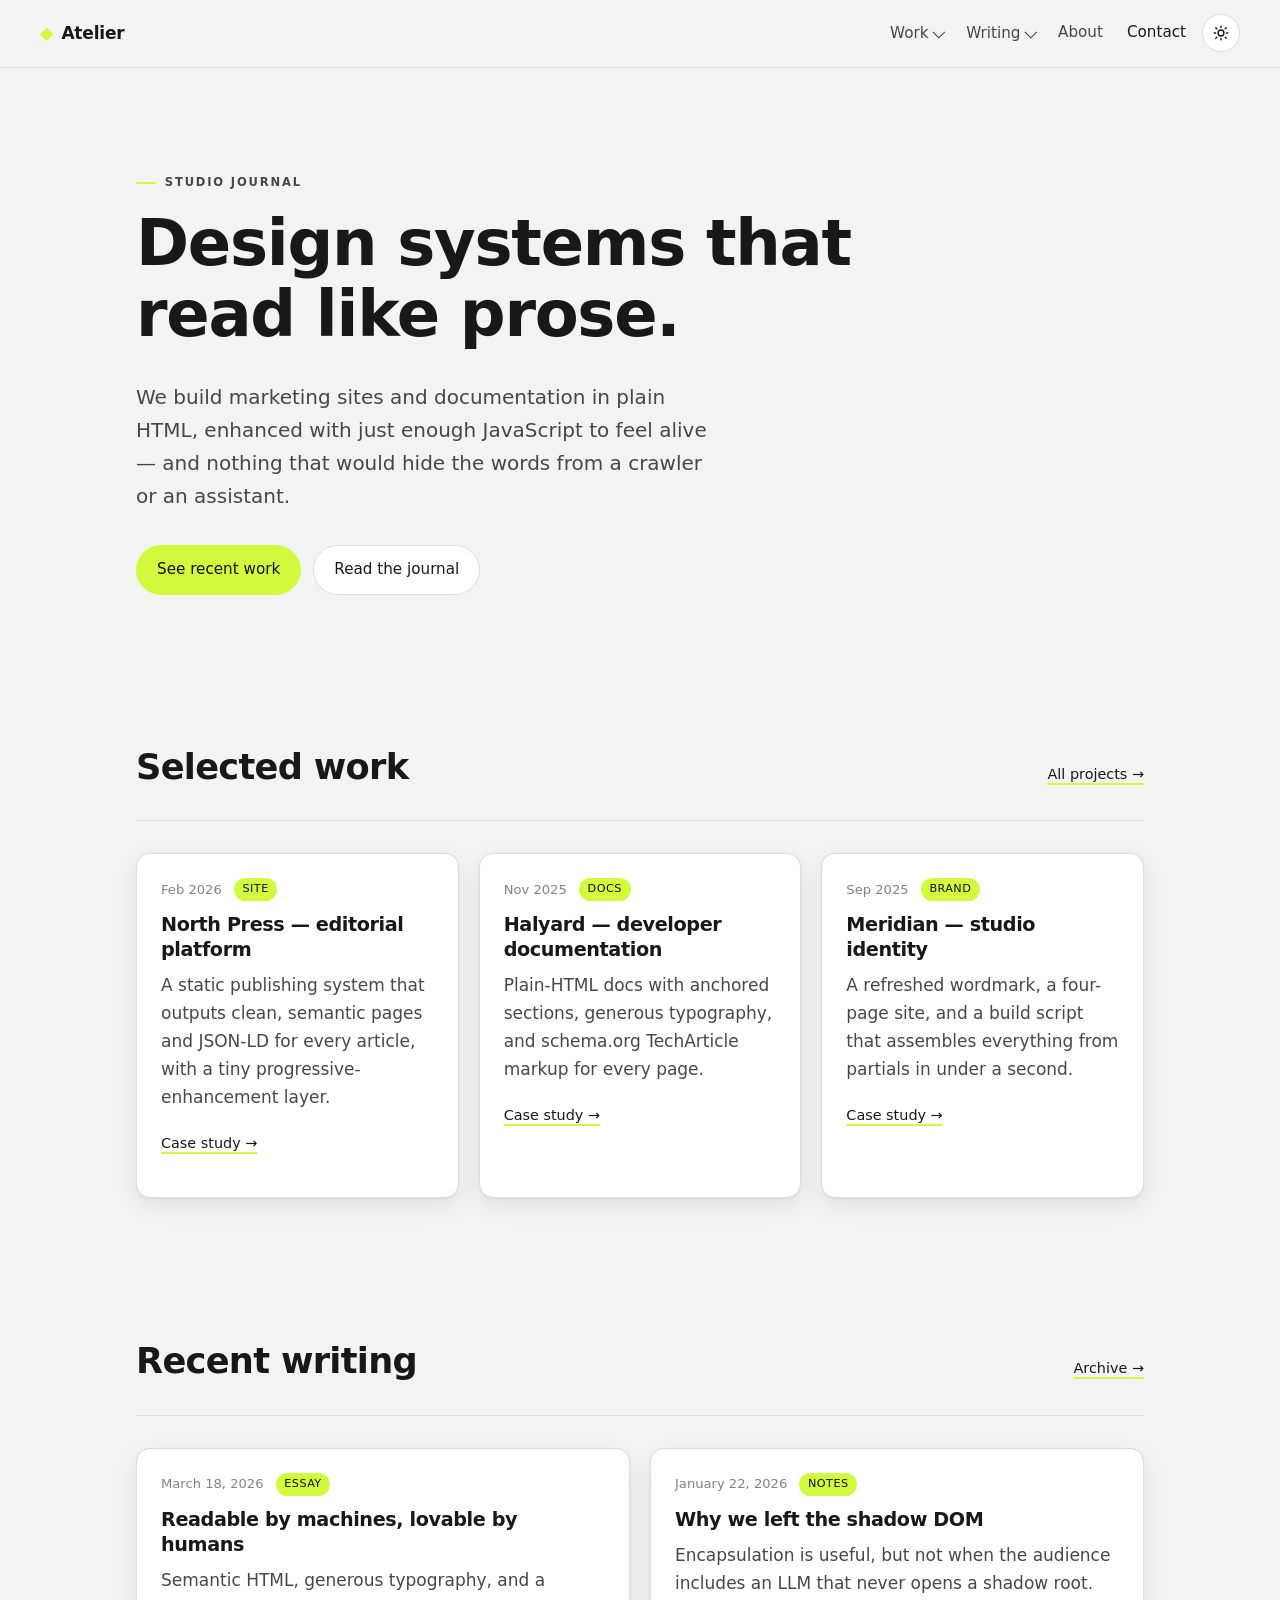
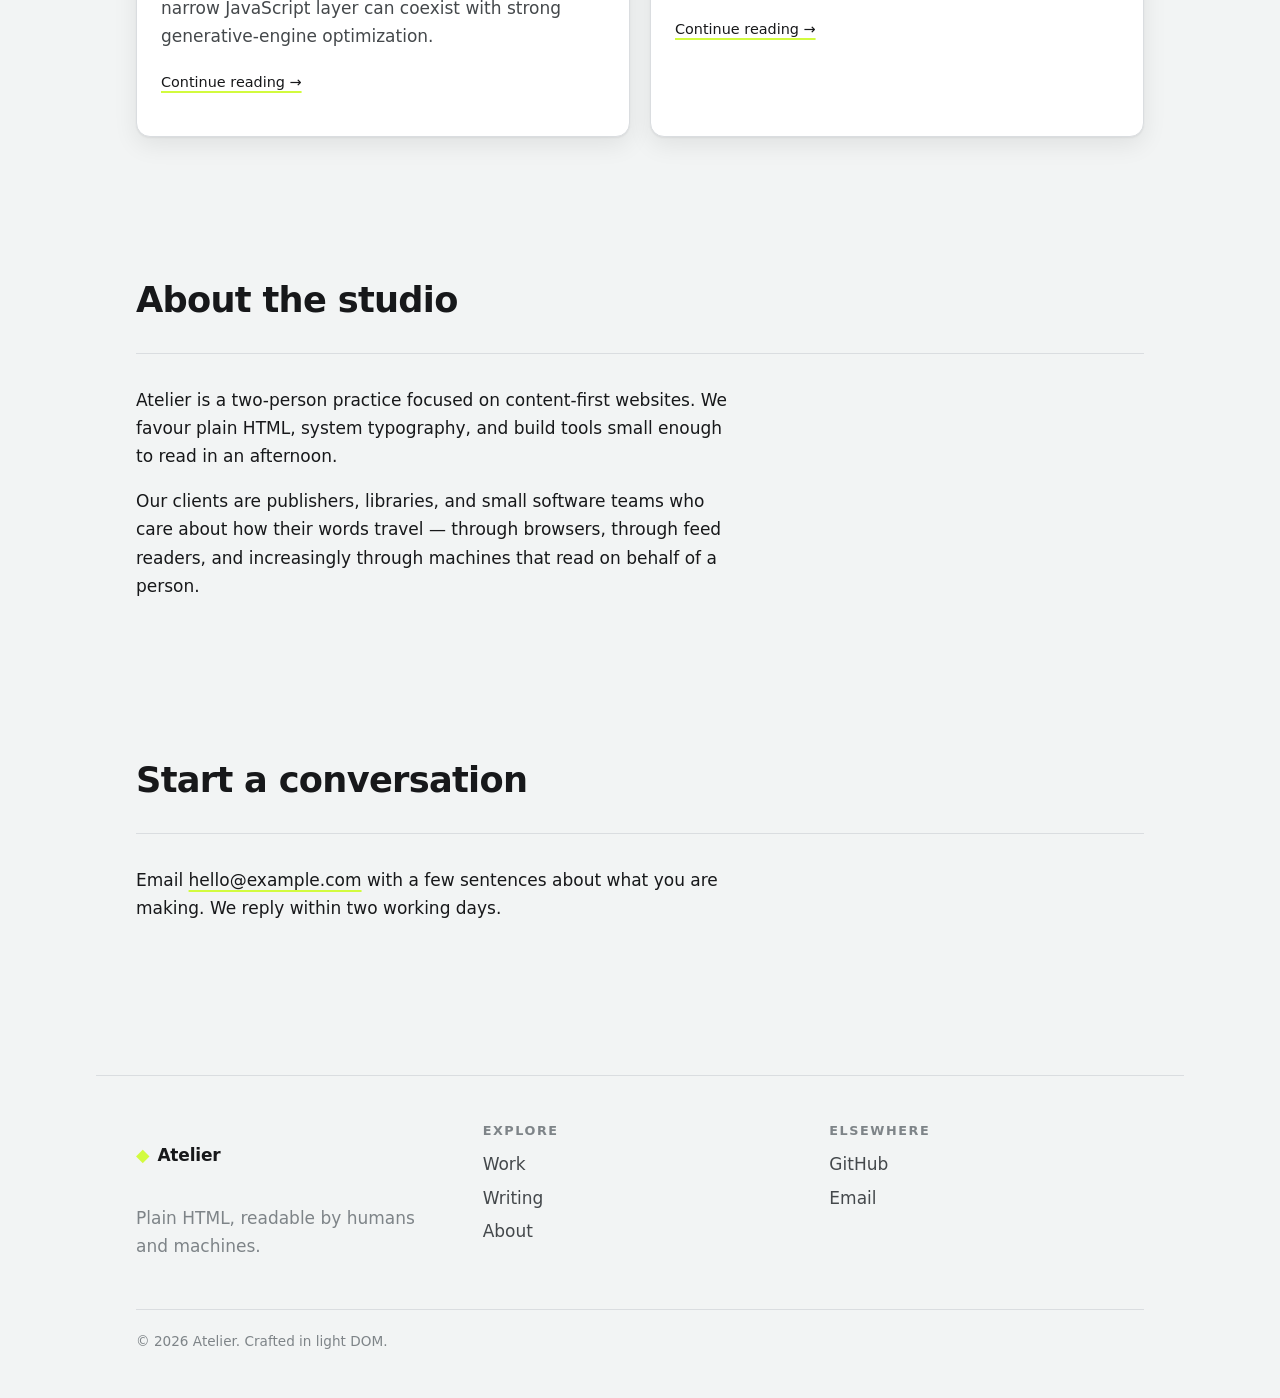
==== commit c07dfdab: "Add theme toggle with persisted user preference Sun/moon button in the header toggles between light " ====
--- a/templating/index.html
+++ b/templating/index.html
@@ -6,6 +6,9 @@
   <title>Atelier — Plain HTML, built for humans and machines</title>
   <meta name="description" content="A small studio that builds marketing sites and documentation in semantic HTML, enhanced with just enough JavaScript." />
   <link rel="canonical" href="https://example.com/" />
+  <script>
+    (function(){try{var t=localStorage.getItem('theme');if(t==='light'||t==='dark')document.documentElement.setAttribute('data-theme',t);}catch(e){}})();
+  </script>
   <link rel="preconnect" href="https://rsms.me" crossorigin>
   <link rel="stylesheet" href="https://rsms.me/inter/inter.css">
   <link rel="stylesheet" href="./assets/styles.css" />
@@ -33,19 +36,6 @@
       <span class="brand-mark" aria-hidden="true">◆</span>
       <span class="brand-name">Atelier</span>
     </a>
-
-    <button
-      class="nav-toggle"
-      type="button"
-      aria-expanded="false"
-      aria-controls="site-nav"
-      data-toggle="nav"
-    >
-      <span class="sr-only">Menu</span>
-      <span class="nav-toggle-bar" aria-hidden="true"></span>
-      <span class="nav-toggle-bar" aria-hidden="true"></span>
-      <span class="nav-toggle-bar" aria-hidden="true"></span>
-    </button>
 
     <nav id="site-nav" class="site-nav" aria-label="Primary">
       <ul>
@@ -93,6 +83,37 @@
         <li><a href="#contact">Contact</a></li>
       </ul>
     </nav>
+
+    <div class="header-tools">
+      <button
+        class="theme-toggle"
+        type="button"
+        aria-label="Toggle color theme"
+        aria-pressed="false"
+        data-toggle="theme"
+      >
+        <svg class="theme-icon theme-icon-sun" viewBox="0 0 20 20" fill="none" stroke="currentColor" stroke-width="1.6" stroke-linecap="round" aria-hidden="true">
+          <circle cx="10" cy="10" r="3.25"/>
+          <path d="M10 2.5v1.5M10 16v1.5M4.25 4.25l1.06 1.06M14.69 14.69l1.06 1.06M2.5 10h1.5M16 10h1.5M4.25 15.75l1.06-1.06M14.69 5.31l1.06-1.06"/>
+        </svg>
+        <svg class="theme-icon theme-icon-moon" viewBox="0 0 20 20" fill="none" stroke="currentColor" stroke-width="1.6" stroke-linecap="round" stroke-linejoin="round" aria-hidden="true">
+          <path d="M17 11.5A7.5 7.5 0 1 1 8.5 3 5.5 5.5 0 0 0 17 11.5z"/>
+        </svg>
+      </button>
+
+      <button
+        class="nav-toggle"
+        type="button"
+        aria-expanded="false"
+        aria-controls="site-nav"
+        data-toggle="nav"
+      >
+        <span class="sr-only">Menu</span>
+        <span class="nav-toggle-bar" aria-hidden="true"></span>
+        <span class="nav-toggle-bar" aria-hidden="true"></span>
+        <span class="nav-toggle-bar" aria-hidden="true"></span>
+      </button>
+    </div>
   </header>
 
   <main>
--- a/templating/assets/styles.css
+++ b/templating/assets/styles.css
@@ -1,13 +1,17 @@
 :root {
-  --bg: #f2f4f4;
-  --surface: #ffffff;
-  --ink: #17181a;
-  --ink-soft: #44484b;
-  --ink-muted: #7e8488;
-  --accent: #d2fb3e;
+  color-scheme: light dark;
+
+  --bg:         light-dark(#f2f4f4, #0f1012);
+  --surface:    light-dark(#ffffff, #17191c);
+  --ink:        light-dark(#17181a, #f1f3f4);
+  --ink-soft:   light-dark(#44484b, #c1c5c8);
+  --ink-muted:  light-dark(#7e8488, #858a8e);
+  --accent:     light-dark(#d2fb3e, #d4fd3e);
   --accent-ink: #101112;
-  --accent-soft: #eaffb4;
-  --rule: #dadde0;
+  --accent-soft: light-dark(#eaffb4, #3e4a17);
+  --rule:       light-dark(#dadde0, #272a2e);
+  --shadow: 0 1px 2px rgba(0, 0, 0, 0.06), 0 8px 24px rgba(0, 0, 0, 0.08);
+
   --radius: 14px;
   --radius-sm: 8px;
   --max: 68rem;
@@ -17,23 +21,10 @@
   --h2-size: clamp(1.5rem, 1.6vw + 1rem, 2.2rem);
   --font-body: "InterVariable", "Inter", ui-sans-serif, system-ui, -apple-system, "Segoe UI", Roboto, "Helvetica Neue", Arial, "Noto Sans", sans-serif;
   --font-ui: var(--font-body);
-  --shadow: 0 1px 2px rgba(20, 22, 25, 0.04), 0 8px 24px rgba(20, 22, 25, 0.06);
-}
-
-@media (prefers-color-scheme: dark) {
-  :root {
-    --bg: #0f1012;
-    --surface: #17191c;
-    --ink: #f1f3f4;
-    --ink-soft: #c1c5c8;
-    --ink-muted: #858a8e;
-    --accent: #d4fd3e;
-    --accent-ink: #101112;
-    --accent-soft: #3e4a17;
-    --rule: #272a2e;
-    --shadow: 0 1px 2px rgba(0, 0, 0, 0.45), 0 8px 24px rgba(0, 0, 0, 0.4);
-  }
-}
+}
+
+[data-theme="light"] { color-scheme: light; }
+[data-theme="dark"]  { color-scheme: dark; }
 
 * {
   box-sizing: border-box;
@@ -141,7 +132,6 @@
   z-index: 10;
   display: flex;
   align-items: center;
-  justify-content: space-between;
   gap: 1rem;
   padding: 0.9rem var(--gutter);
   background: color-mix(in srgb, var(--bg) 82%, transparent);
@@ -150,6 +140,8 @@
   border-bottom: 1px solid var(--rule);
 }
 
+.site-header > .brand { margin-right: auto; }
+
 .brand {
   display: inline-flex;
   align-items: center;
@@ -184,6 +176,42 @@
 .site-nav a:hover,
 .site-nav a[aria-current="page"] {
   color: var(--ink);
+}
+
+.header-tools {
+  display: inline-flex;
+  align-items: center;
+  gap: 0.4rem;
+}
+
+.theme-toggle {
+  width: 38px;
+  height: 38px;
+  border: 1px solid var(--rule);
+  background: var(--surface);
+  border-radius: 999px;
+  cursor: pointer;
+  padding: 0;
+  display: inline-grid;
+  place-items: center;
+  color: var(--ink);
+  transition: background 0.18s ease, border-color 0.18s ease;
+}
+
+.theme-toggle:hover {
+  background: var(--accent-soft);
+  border-color: color-mix(in srgb, var(--ink) 15%, var(--rule));
+}
+
+.theme-icon { width: 18px; height: 18px; display: block; }
+.theme-icon-moon { display: none; }
+
+[data-theme="dark"] .theme-icon-sun  { display: none; }
+[data-theme="dark"] .theme-icon-moon { display: block; }
+
+@media (prefers-color-scheme: dark) {
+  :root:not([data-theme]) .theme-icon-sun  { display: none; }
+  :root:not([data-theme]) .theme-icon-moon { display: block; }
 }
 
 .nav-toggle {
